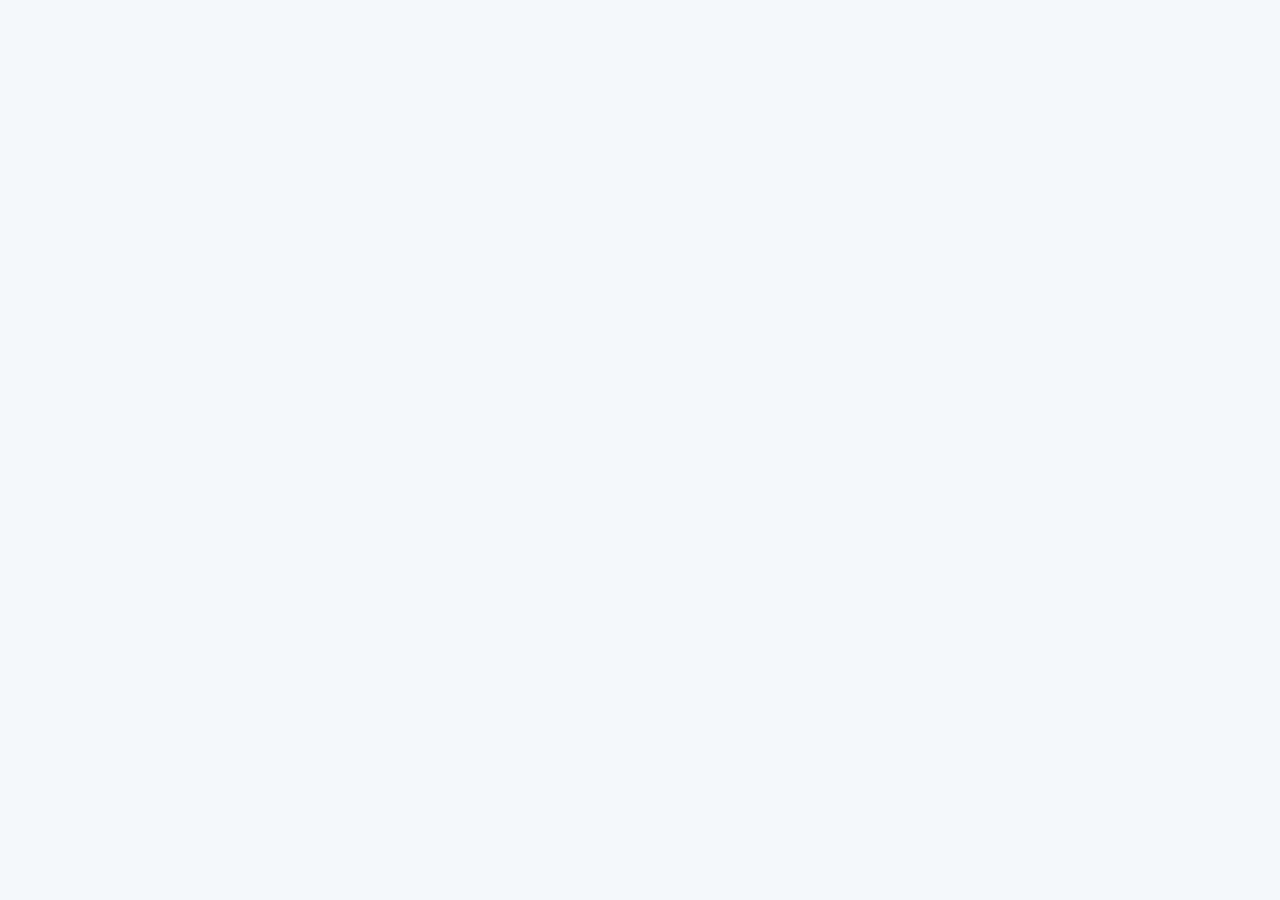
==== public/bill.html @ cf0d3b8d "Inventory Management System (ADS + DBMS) C++ REST server (cpp-httplib, MySQL C API) with in-memory d" ====
<!doctype html>
<html lang="en">
<head>
<meta charset="utf-8">
<meta name="viewport" content="width=device-width, initial-scale=1">
<title>Bill · Inventory</title>
<link rel="stylesheet" href="css/style.css">
</head>
<body data-page="sales" data-title="Bill">
<script src="js/format.js"></script>
<script src="js/ui.js"></script>
<script src="js/mock.js"></script>
<script src="js/api.js"></script>
<script src="js/sqlpanel.js"></script>
<script src="js/session.js"></script>
<script src="js/layout.js"></script>
<script src="js/pages/bill.js"></script>
</body>
</html>
---- public/css/style.css ----
/* style.css : design tokens + shell + components. Light theme only. */
:root {
  --bg: #f5f7fb; --card: #ffffff; --text: #1c2433; --muted: #6b7689; --border: #e3e8f0;
  --accent: #2563eb; --accent-soft: #e8efff; --ok: #16a34a; --ok-soft: #e7f7ec;
  --warn: #d97706; --warn-soft: #fff4e0; --bad: #dc2626; --bad-soft: #fdeaea;
  --panel: #0f172a; --panel-card: #111c33;
  --font: Inter, "Segoe UI", system-ui, -apple-system, sans-serif;
  --mono: "JetBrains Mono", Menlo, Consolas, monospace;
  --r-input: 8px; --r-card: 12px; --side: 232px; --sqlw: 380px;
}
* { box-sizing: border-box; }
html { color-scheme: light; }
body { margin: 0; background: var(--bg); color: var(--text); font: 14px/1.45 var(--font); }
a { color: var(--accent); text-decoration: none; }
a:hover { text-decoration: underline; }
h1, h2, h3 { margin: 0; font-weight: 650; }
.muted { color: var(--muted); }
.num { text-align: right; font-variant-numeric: tabular-nums; }
:focus-visible { outline: 2px solid var(--accent); outline-offset: 2px; }

/* ---- shell ---- */
.sidebar { position: fixed; inset: 0 auto 0 0; width: var(--side); background: var(--card); border-right: 1px solid var(--border);
  display: flex; flex-direction: column; padding: 16px 12px; z-index: 20; }
.brand { display: flex; align-items: center; gap: 10px; padding: 4px 8px 18px; font-weight: 700; font-size: 15px; }
.brand-logo { width: 30px; height: 30px; border-radius: 8px; background: var(--accent); color: #fff; display: grid; place-items: center; }
.nav { display: flex; flex-direction: column; gap: 2px; flex: 1; overflow-y: auto; }
.nav a { display: flex; align-items: center; gap: 10px; padding: 9px 10px; border-radius: var(--r-input); color: var(--muted); font-weight: 500; }
.nav a:hover { background: var(--bg); text-decoration: none; color: var(--text); }
.nav a.active { background: var(--accent-soft); color: var(--accent); }
.nav svg, .brand svg { width: 18px; height: 18px; flex: none; }
.userbox { border-top: 1px solid var(--border); padding: 12px 8px 0; display: flex; align-items: center; gap: 10px; }
.avatar { width: 34px; height: 34px; border-radius: 50%; background: var(--accent-soft); color: var(--accent); display: grid; place-items: center; font-weight: 700; }
.userbox .who { flex: 1; min-width: 0; line-height: 1.25; }
.userbox .who b { display: block; overflow: hidden; text-overflow: ellipsis; }
.main { margin-left: var(--side); min-width: 0; transition: margin-right .2s; }
body.sql-open .main { margin-right: var(--sqlw); }
.topbar { position: sticky; top: 0; z-index: 10; height: 60px; background: var(--card); border-bottom: 1px solid var(--border);
  display: flex; align-items: center; gap: 16px; padding: 0 24px; }
.topbar h1 { font-size: 18px; flex: 1; }
.conn { display: inline-flex; align-items: center; gap: 6px; font-size: 12px; color: var(--ok); background: var(--ok-soft); padding: 4px 10px; border-radius: 99px; }
.conn::before { content: ""; width: 7px; height: 7px; border-radius: 50%; background: currentColor; }
.conn.bad { color: var(--bad); background: var(--bad-soft); }
.conn.mock { color: var(--warn); background: var(--warn-soft); }
.switch { display: inline-flex; align-items: center; gap: 8px; cursor: pointer; font-weight: 500; user-select: none; }
.switch input { position: absolute; opacity: 0; }
.switch .track { width: 36px; height: 20px; border-radius: 99px; background: #cbd5e1; position: relative; transition: background .15s; }
.switch .track::after { content: ""; position: absolute; top: 2px; left: 2px; width: 16px; height: 16px; border-radius: 50%; background: #fff; transition: transform .15s; }
.switch input:checked + .track { background: var(--accent); }
.switch input:checked + .track::after { transform: translateX(16px); }
.switch input:focus-visible + .track { outline: 2px solid var(--accent); outline-offset: 2px; }
#content { padding: 24px; max-width: 1500px; }

/* ---- cards, stats, grids ---- */
.card { background: var(--card); border: 1px solid var(--border); border-radius: var(--r-card); }
.card-h { display: flex; align-items: center; gap: 10px; padding: 14px 18px; border-bottom: 1px solid var(--border); }
.card-h h2 { font-size: 15px; flex: 1; }
.card-b { padding: 18px; }
.stats { display: grid; grid-template-columns: repeat(4, 1fr); gap: 16px; margin-bottom: 20px; }
.stat { padding: 16px 18px; }
.stat .label { color: var(--muted); font-size: 12px; text-transform: uppercase; letter-spacing: .04em; }
.stat .value { font-size: 26px; font-weight: 700; margin-top: 4px; }
.stat .sub { color: var(--muted); font-size: 12px; margin-top: 2px; }
.grid-2 { display: grid; grid-template-columns: 1fr 1fr; gap: 20px; align-items: start; }
.grid-side { display: grid; grid-template-columns: 220px 1fr; gap: 20px; align-items: start; }
.grid-sales { display: grid; grid-template-columns: minmax(0, 3fr) minmax(0, 2fr); gap: 20px; align-items: start; }
.stack { display: flex; flex-direction: column; gap: 20px; }
.ads { font-size: 11px; color: var(--accent); background: var(--accent-soft); padding: 2px 8px; border-radius: 99px; font-weight: 600; cursor: help; }

/* ---- forms and buttons ---- */
.input, select.input, textarea.input { width: 100%; padding: 8px 10px; border: 1px solid var(--border); border-radius: var(--r-input);
  background: #fff; color: var(--text); font: inherit; }
.input:focus { border-color: var(--accent); outline: 2px solid var(--accent-soft); }
.input:disabled { background: var(--bg); color: var(--muted); }
.field { display: flex; flex-direction: column; gap: 4px; margin-bottom: 12px; }
.field label { font-weight: 600; font-size: 12px; color: var(--muted); }
.field .hint { font-size: 12px; color: var(--muted); }
.field .err { font-size: 12px; color: var(--bad); }
.form-grid { display: grid; grid-template-columns: 1fr 1fr; gap: 0 16px; }
.form-grid .wide { grid-column: 1 / -1; }
.btn { display: inline-flex; align-items: center; justify-content: center; gap: 6px; padding: 8px 14px; border-radius: var(--r-input);
  border: 1px solid var(--border); background: #fff; color: var(--text); font: inherit; font-weight: 600; cursor: pointer; white-space: nowrap; }
.btn:hover { background: var(--bg); }
.btn.primary { background: var(--accent); border-color: var(--accent); color: #fff; }
.btn.primary:hover { background: #1d4fd8; }
.btn.danger { color: var(--bad); border-color: #f3c4c4; }
.btn.danger:hover { background: var(--bad-soft); }
.btn.sm { padding: 4px 10px; font-size: 12px; }
.btn svg { width: 16px; height: 16px; }
.nowrap { white-space: nowrap; }
.btn:disabled { opacity: .55; cursor: not-allowed; }
.btn.loading::after { content: ""; width: 12px; height: 12px; border: 2px solid currentColor; border-right-color: transparent; border-radius: 50%; animation: spin .7s linear infinite; }
@keyframes spin { to { transform: rotate(360deg); } }
.toolbar { display: flex; flex-wrap: wrap; align-items: center; gap: 12px; padding: 14px 18px; border-bottom: 1px solid var(--border); }
.toolbar .grow { flex: 1; min-width: 180px; }
.toolbar .input { width: auto; }
.row-actions { display: flex; gap: 6px; justify-content: flex-end; }

/* ---- tables ---- */
.tbl { width: 100%; border-collapse: collapse; }
.tbl th { text-align: left; font-size: 12px; text-transform: uppercase; letter-spacing: .04em; color: var(--muted); font-weight: 600;
  padding: 10px 18px; border-bottom: 1px solid var(--border); background: #fafbfd; white-space: nowrap; }
.tbl td { padding: 10px 18px; border-bottom: 1px solid var(--border); vertical-align: middle; }
.tbl tr:last-child td { border-bottom: 0; }
.tbl th.sortable { cursor: pointer; user-select: none; }
.tbl th.sortable:hover { color: var(--text); }
.tbl th .arrow { color: var(--accent); }
.tbl th.num, .tbl td.num { text-align: right; }
.table-wrap { overflow-x: auto; }
.empty { padding: 36px 18px; text-align: center; color: var(--muted); }
.pager { display: flex; align-items: center; gap: 8px; padding: 10px 18px; border-top: 1px solid var(--border); color: var(--muted); }
.pager .grow { flex: 1; }
.thumb { width: 34px; height: 34px; border-radius: 6px; object-fit: cover; background: var(--bg); border: 1px solid var(--border); vertical-align: middle; margin-right: 10px; }
.tag { display: inline-block; padding: 2px 9px; border-radius: 99px; font-size: 12px; font-weight: 600; background: var(--bg); color: var(--muted); }
.tag.ok { background: var(--ok-soft); color: var(--ok); }
.tag.warn { background: var(--warn-soft); color: var(--warn); }
.tag.bad { background: var(--bad-soft); color: var(--bad); }
.tag.info { background: var(--accent-soft); color: var(--accent); }

/* ---- modal, toast, tabs ---- */
.modal-back { position: fixed; inset: 0; background: rgba(15, 23, 42, .45); display: grid; place-items: center; z-index: 50; padding: 20px; }
.modal { background: var(--card); border-radius: var(--r-card); width: min(560px, 100%); max-height: 92vh; display: flex; flex-direction: column; box-shadow: 0 20px 60px rgba(15, 23, 42, .3); }
.modal.wide { width: min(980px, 100%); }
.modal-h { padding: 16px 20px; border-bottom: 1px solid var(--border); display: flex; align-items: center; }
.modal-h h2 { flex: 1; font-size: 16px; }
.modal-b { padding: 20px; overflow-y: auto; }
.modal-f { padding: 14px 20px; border-top: 1px solid var(--border); display: flex; justify-content: flex-end; gap: 10px; }
.form-error { background: var(--bad-soft); color: var(--bad); border-radius: var(--r-input); padding: 10px 12px; margin-bottom: 14px; font-weight: 500; }
.toasts { position: fixed; top: 76px; right: 24px; display: flex; flex-direction: column; gap: 10px; z-index: 60; }
.toast { background: var(--card); border: 1px solid var(--border); border-left: 4px solid var(--ok); border-radius: var(--r-input); padding: 11px 16px;
  box-shadow: 0 8px 24px rgba(15, 23, 42, .12); max-width: 420px; }
.toast.error { border-left-color: var(--bad); }
.toast.info { border-left-color: var(--accent); }
.tabs { display: flex; gap: 4px; border-bottom: 1px solid var(--border); padding: 0 12px; }
.tab { padding: 12px 16px; border: 0; background: none; font: inherit; font-weight: 600; color: var(--muted); cursor: pointer; border-bottom: 2px solid transparent; }
.tab.active { color: var(--accent); border-bottom-color: var(--accent); }
.banner { padding: 10px 14px; border-radius: var(--r-input); margin-bottom: 16px; background: var(--warn-soft); color: var(--warn); font-weight: 500; }
.list-nav { display: flex; flex-direction: column; padding: 8px; }
.list-nav button { text-align: left; padding: 9px 12px; border: 0; background: none; font: inherit; border-radius: var(--r-input); cursor: pointer; color: var(--text); }
.list-nav button:hover { background: var(--bg); }
.list-nav button.active { background: var(--accent-soft); color: var(--accent); font-weight: 600; }

/* ---- item forms (sales / purchases) ---- */
.items { width: 100%; border-collapse: collapse; }
.items td { padding: 6px 8px 6px 0; vertical-align: top; }
.items th { text-align: left; font-size: 12px; color: var(--muted); padding: 0 8px 6px 0; }
.items .warn-row { color: var(--bad); font-size: 12px; margin-top: 3px; }
.total-bar { display: flex; align-items: center; gap: 16px; justify-content: flex-end; padding-top: 14px; border-top: 1px solid var(--border); margin-top: 8px; }
.total-bar .big { font-size: 22px; font-weight: 700; }

/* ---- model page ---- */
.tables-grid { display: grid; grid-template-columns: repeat(auto-fill, minmax(300px, 1fr)); gap: 16px; }
.tcard h3 { padding: 12px 16px; border-bottom: 1px solid var(--border); font-size: 14px; }
.tcard table { width: 100%; border-collapse: collapse; font-size: 13px; }
.tcard td { padding: 6px 16px; border-bottom: 1px solid var(--border); }
.tcard tr:last-child td { border-bottom: 0; }
.diagram { max-width: 100%; border: 1px solid var(--border); border-radius: var(--r-input); cursor: zoom-in; background: #fff; }
.diagram.zoomed { max-width: none; width: 1400px; cursor: zoom-out; }

/* ---- login ---- */
.login-wrap { min-height: 100vh; display: grid; place-items: center; padding: 20px; }
.login-card { width: min(400px, 100%); padding: 32px; }
.login-card h1 { font-size: 22px; margin: 14px 0 4px; }

/* ---- bill ---- */
.bill { max-width: 640px; margin: 0 auto; padding: 32px; }
.bill-head { text-align: center; border-bottom: 2px solid var(--text); padding-bottom: 12px; margin-bottom: 16px; }
.bill-head h2 { font-size: 22px; }
.bill-meta { display: flex; justify-content: space-between; margin-bottom: 16px; }
.bill .tbl th, .bill .tbl td { padding: 8px 6px; }
.bill-total { text-align: right; font-size: 18px; font-weight: 700; margin-top: 14px; }

/* ---- Live SQL panel ---- */
.sqlpanel { position: fixed; top: 0; right: 0; bottom: 0; width: var(--sqlw); background: var(--panel); color: #dbe4f5; z-index: 30;
  transform: translateX(100%); transition: transform .2s; display: flex; flex-direction: column; }
body.sql-open .sqlpanel { transform: none; }
.sql-h { padding: 14px 16px; border-bottom: 1px solid #1e2a47; font-weight: 600; color: #fff; }
.sql-h small { color: #8da2c8; font-weight: 400; }
.sql-body { flex: 1; overflow-y: auto; padding: 12px; display: flex; flex-direction: column; gap: 10px; }
.sql-f { padding: 10px 16px; border-top: 1px solid #1e2a47; display: flex; align-items: center; gap: 10px; color: #8da2c8; font-size: 12px; }
.sql-f .grow { flex: 1; }
.sql-f button { background: #1b2744; color: #dbe4f5; border: 0; border-radius: 6px; padding: 4px 10px; cursor: pointer; font: inherit; }
.sql-action { color: #8da2c8; font-size: 12px; padding: 6px 2px 0; display: flex; justify-content: space-between; }
.sql-stmt { background: var(--panel-card); border: 1px solid #1e2a47; border-radius: 8px; padding: 10px 12px; }
.sql-stmt.err { border-color: #7f1d1d; }
.sql-top { display: flex; gap: 8px; align-items: baseline; color: #8da2c8; font-size: 11px; margin-bottom: 4px; }
.sql-top .grow { flex: 1; }
.sql-code { font-family: var(--mono); font-size: 12px; white-space: pre-wrap; word-break: break-word; color: #dbe4f5; }
.sql-code .kw { color: #7aa7ff; font-weight: 600; }
.sql-code .str { color: #86d9a0; }
.sql-code .nm { color: #f0b57a; }
.sql-out { margin-top: 8px; font-size: 12px; color: #a9bad8; }
.sql-out table { border-collapse: collapse; width: 100%; font-family: var(--mono); font-size: 11px; margin-top: 4px; }
.sql-out th, .sql-out td { border: 1px solid #1e2a47; padding: 2px 6px; text-align: left; }
.sql-out th { color: #8da2c8; }
.sql-trg { margin-top: 6px; font-size: 12px; padding: 4px 8px; border-radius: 6px; }
.sql-trg.ok { background: rgba(22, 163, 74, .15); color: #6fe09a; }
.sql-trg.action { background: rgba(217, 119, 6, .18); color: #f5b866; }
.sql-trg.error { background: rgba(220, 38, 38, .18); color: #ff8a8a; }
.sql-ba { display: grid; grid-template-columns: 1fr 1fr; gap: 6px; margin-top: 6px; font-size: 11px; font-family: var(--mono); }
.sql-ba div { background: #0b1326; border-radius: 6px; padding: 6px 8px; }
.sql-ba b { display: block; color: #8da2c8; font-family: var(--font); font-weight: 600; margin-bottom: 2px; }
.sql-error { margin-top: 6px; color: #ff8a8a; font-size: 12px; font-weight: 600; }
.sql-empty { color: #8da2c8; padding: 20px 6px; text-align: center; }

@media (max-width: 1100px) { .stats { grid-template-columns: repeat(2, 1fr); } .grid-2, .grid-side, .grid-sales { grid-template-columns: 1fr; } }
/* with the Live SQL panel open the content area is 380px narrower: stack two-column layouts earlier */
@media (max-width: 1700px) { body.sql-open .grid-2, body.sql-open .grid-side, body.sql-open .grid-sales { grid-template-columns: 1fr; } body.sql-open .stats { grid-template-columns: repeat(2, 1fr); } }
body.sql-open .toasts { right: calc(var(--sqlw) + 24px); }
@media print {
  .sidebar, .topbar, .sqlpanel, .no-print, .toasts { display: none !important; }
  .main { margin: 0 !important; }
  #content { padding: 0; }
  body { background: #fff; }
  .bill { box-shadow: none; border: 0; }
}
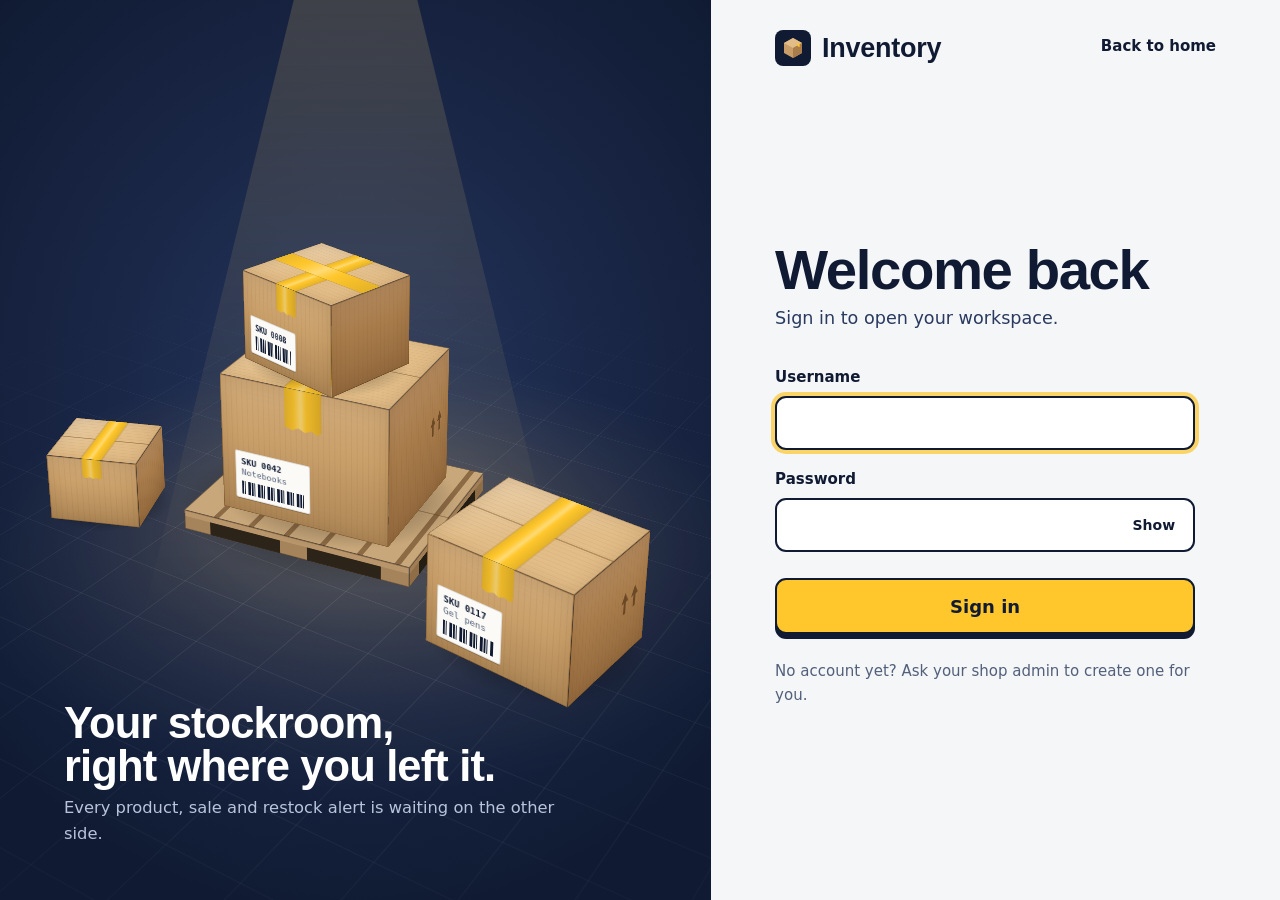
==== commit 118764fb: "Landing page, new sign-in, premium app design, real product photos, Live SQL rebuild, correct ER not" ====
--- a/public/bill.html
+++ b/public/bill.html
@@ -4,6 +4,7 @@
 <meta charset="utf-8">
 <meta name="viewport" content="width=device-width, initial-scale=1">
 <title>Bill · Inventory</title>
+<link rel="icon" href="img/favicon.svg" type="image/svg+xml">
 <link rel="stylesheet" href="css/style.css">
 </head>
 <body data-page="sales" data-title="Bill">
--- a/public/css/style.css
+++ b/public/css/style.css
@@ -1,215 +1,349 @@
-/* style.css : design tokens + shell + components. Light theme only. */
+/* style.css : the signed-in app. Same brand as the landing page: ink navy, concrete, cardboard, shipping-tape yellow.
+   Light theme only. Sections: tokens, shell, cards and stats, forms and buttons, tables, products, dialogs, model, bill, Live SQL. */
 :root {
-  --bg: #f5f7fb; --card: #ffffff; --text: #1c2433; --muted: #6b7689; --border: #e3e8f0;
-  --accent: #2563eb; --accent-soft: #e8efff; --ok: #16a34a; --ok-soft: #e7f7ec;
-  --warn: #d97706; --warn-soft: #fff4e0; --bad: #dc2626; --bad-soft: #fdeaea;
-  --panel: #0f172a; --panel-card: #111c33;
-  --font: Inter, "Segoe UI", system-ui, -apple-system, sans-serif;
-  --mono: "JetBrains Mono", Menlo, Consolas, monospace;
-  --r-input: 8px; --r-card: 12px; --side: 232px; --sqlw: 380px;
+  --bg: #eef1f5; --card: #ffffff; --text: #101b33; --text-2: #2a3a5e; --muted: #5f6b82; --border: #dde3ea; --border-2: #c9d1dc;
+  --ink: #101b33; --ink-2: #1b2a4d; --tape: #ffc72c; --tape-soft: #fff4d1; --kraft: #c99d68;
+  --accent: #101b33; --accent-soft: #e8ecf4;
+  --ok: #138a4a; --ok-soft: #e3f5ea; --warn: #b26a00; --warn-soft: #fff1d6; --bad: #c62a22; --bad-soft: #fde8e6; --info: #2b54c4; --info-soft: #e7edfc;
+  --panel: #0b1328; --panel-2: #121c36; --panel-line: #223154; --panel-text: #dbe4f5; --panel-muted: #8b9bbd;
+  --font: "Avenir Next", "Segoe UI", Inter, system-ui, -apple-system, sans-serif;
+  --head: "Avenir Next Condensed", "Franklin Gothic Medium", "Arial Narrow", "Roboto Condensed", "Helvetica Neue", Arial, sans-serif;
+  --mono: ui-monospace, "SF Mono", "JetBrains Mono", Menlo, Consolas, monospace;
+  --r-input: 10px; --r-card: 16px; --side: 248px; --sqlw: 440px;
+  --shadow: 0 1px 2px rgba(16, 27, 51, .05), 0 10px 30px -18px rgba(16, 27, 51, .22);
 }
 * { box-sizing: border-box; }
 html { color-scheme: light; }
-body { margin: 0; background: var(--bg); color: var(--text); font: 14px/1.45 var(--font); }
-a { color: var(--accent); text-decoration: none; }
+body { margin: 0; background: var(--bg); color: var(--text); font: 15px/1.5 var(--font); -webkit-font-smoothing: antialiased; }
+a { color: var(--info); text-decoration: none; }
 a:hover { text-decoration: underline; }
-h1, h2, h3 { margin: 0; font-weight: 650; }
+h1, h2, h3 { margin: 0; font-weight: 700; }
 .muted { color: var(--muted); }
 .num { text-align: right; font-variant-numeric: tabular-nums; }
-:focus-visible { outline: 2px solid var(--accent); outline-offset: 2px; }
-
-/* ---- shell ---- */
-.sidebar { position: fixed; inset: 0 auto 0 0; width: var(--side); background: var(--card); border-right: 1px solid var(--border);
-  display: flex; flex-direction: column; padding: 16px 12px; z-index: 20; }
-.brand { display: flex; align-items: center; gap: 10px; padding: 4px 8px 18px; font-weight: 700; font-size: 15px; }
-.brand-logo { width: 30px; height: 30px; border-radius: 8px; background: var(--accent); color: #fff; display: grid; place-items: center; }
-.nav { display: flex; flex-direction: column; gap: 2px; flex: 1; overflow-y: auto; }
-.nav a { display: flex; align-items: center; gap: 10px; padding: 9px 10px; border-radius: var(--r-input); color: var(--muted); font-weight: 500; }
-.nav a:hover { background: var(--bg); text-decoration: none; color: var(--text); }
-.nav a.active { background: var(--accent-soft); color: var(--accent); }
-.nav svg, .brand svg { width: 18px; height: 18px; flex: none; }
-.userbox { border-top: 1px solid var(--border); padding: 12px 8px 0; display: flex; align-items: center; gap: 10px; }
-.avatar { width: 34px; height: 34px; border-radius: 50%; background: var(--accent-soft); color: var(--accent); display: grid; place-items: center; font-weight: 700; }
+:focus-visible { outline: 3px solid var(--tape); outline-offset: 2px; }
+
+/* ---------- shell ---------- */
+.sidebar { position: fixed; inset: 0 auto 0 0; width: var(--side); background: var(--ink); color: #c4cee3;
+  display: flex; flex-direction: column; padding: 20px 14px 16px; z-index: 20; }
+.brand { display: flex; align-items: center; gap: 11px; padding: 2px 10px 26px; color: #fff; font: 800 25px/1 var(--head); letter-spacing: -.01em; }
+.brand-logo { width: 34px; height: 34px; flex: none; border-radius: 9px; display: block; }
+.nav { display: flex; flex-direction: column; gap: 3px; flex: 1; overflow-y: auto; }
+.nav a { position: relative; display: flex; align-items: center; gap: 12px; padding: 10px 12px; border-radius: 10px; color: #aab6d0; font-weight: 600; font-size: 14.5px; }
+.nav a:hover { background: rgba(255, 255, 255, .06); color: #fff; text-decoration: none; }
+.nav a.active { background: rgba(255, 255, 255, .1); color: #fff; }
+.nav a.active::before { content: ""; position: absolute; left: -14px; top: 8px; bottom: 8px; width: 4px; border-radius: 0 4px 4px 0; background: var(--tape); }
+.nav a.active svg { color: var(--tape); }
+.nav svg { width: 19px; height: 19px; flex: none; }
+.userbox { margin-top: 12px; padding: 12px 10px; border-radius: 12px; background: rgba(255, 255, 255, .06); display: flex; align-items: center; gap: 10px; }
+.avatar { width: 36px; height: 36px; border-radius: 10px; background: var(--tape); color: var(--ink); display: grid; place-items: center; font-weight: 800; font-size: 14px; flex: none; }
 .userbox .who { flex: 1; min-width: 0; line-height: 1.25; }
-.userbox .who b { display: block; overflow: hidden; text-overflow: ellipsis; }
+.userbox .who b { display: block; color: #fff; overflow: hidden; text-overflow: ellipsis; }
+.userbox .who .muted { color: #8f9dbb; font-size: 13px; }
+.userbox .btn { background: transparent; border-color: rgba(255, 255, 255, .16); color: #c4cee3; }
+.userbox .btn:hover { background: rgba(255, 255, 255, .1); color: #fff; }
 .main { margin-left: var(--side); min-width: 0; transition: margin-right .2s; }
 body.sql-open .main { margin-right: var(--sqlw); }
-.topbar { position: sticky; top: 0; z-index: 10; height: 60px; background: var(--card); border-bottom: 1px solid var(--border);
-  display: flex; align-items: center; gap: 16px; padding: 0 24px; }
-.topbar h1 { font-size: 18px; flex: 1; }
-.conn { display: inline-flex; align-items: center; gap: 6px; font-size: 12px; color: var(--ok); background: var(--ok-soft); padding: 4px 10px; border-radius: 99px; }
-.conn::before { content: ""; width: 7px; height: 7px; border-radius: 50%; background: currentColor; }
+body.sql-resizing, body.sql-resizing * { cursor: ew-resize !important; user-select: none; }
+body.sql-resizing .main, body.sql-resizing .sqlpanel { transition: none; }
+.topbar { position: sticky; top: 0; z-index: 10; height: 70px; background: rgba(238, 241, 245, .86); backdrop-filter: blur(10px); -webkit-backdrop-filter: blur(10px);
+  border-bottom: 1px solid var(--border); display: flex; align-items: center; gap: 16px; padding: 0 32px; }
+.topbar h1 { flex: 1; font: 800 30px/1 var(--head); letter-spacing: -.015em; }
+.conn { display: inline-flex; align-items: center; gap: 7px; font-size: 13px; font-weight: 600; color: var(--ok); background: var(--ok-soft); padding: 6px 12px; border-radius: 99px; }
+.conn::before { content: ""; width: 8px; height: 8px; border-radius: 50%; background: currentColor; box-shadow: 0 0 0 3px rgba(19, 138, 74, .18); }
 .conn.bad { color: var(--bad); background: var(--bad-soft); }
 .conn.mock { color: var(--warn); background: var(--warn-soft); }
-.switch { display: inline-flex; align-items: center; gap: 8px; cursor: pointer; font-weight: 500; user-select: none; }
+.switch { display: inline-flex; align-items: center; gap: 9px; cursor: pointer; font-weight: 700; user-select: none; padding: 6px 12px 6px 6px; border-radius: 99px; background: #fff; border: 1px solid var(--border); }
 .switch input { position: absolute; opacity: 0; }
-.switch .track { width: 36px; height: 20px; border-radius: 99px; background: #cbd5e1; position: relative; transition: background .15s; }
-.switch .track::after { content: ""; position: absolute; top: 2px; left: 2px; width: 16px; height: 16px; border-radius: 50%; background: #fff; transition: transform .15s; }
-.switch input:checked + .track { background: var(--accent); }
-.switch input:checked + .track::after { transform: translateX(16px); }
-.switch input:focus-visible + .track { outline: 2px solid var(--accent); outline-offset: 2px; }
-#content { padding: 24px; max-width: 1500px; }
-
-/* ---- cards, stats, grids ---- */
-.card { background: var(--card); border: 1px solid var(--border); border-radius: var(--r-card); }
-.card-h { display: flex; align-items: center; gap: 10px; padding: 14px 18px; border-bottom: 1px solid var(--border); }
-.card-h h2 { font-size: 15px; flex: 1; }
-.card-b { padding: 18px; }
-.stats { display: grid; grid-template-columns: repeat(4, 1fr); gap: 16px; margin-bottom: 20px; }
-.stat { padding: 16px 18px; }
-.stat .label { color: var(--muted); font-size: 12px; text-transform: uppercase; letter-spacing: .04em; }
-.stat .value { font-size: 26px; font-weight: 700; margin-top: 4px; }
-.stat .sub { color: var(--muted); font-size: 12px; margin-top: 2px; }
-.grid-2 { display: grid; grid-template-columns: 1fr 1fr; gap: 20px; align-items: start; }
-.grid-side { display: grid; grid-template-columns: 220px 1fr; gap: 20px; align-items: start; }
-.grid-sales { display: grid; grid-template-columns: minmax(0, 3fr) minmax(0, 2fr); gap: 20px; align-items: start; }
-.stack { display: flex; flex-direction: column; gap: 20px; }
-.ads { font-size: 11px; color: var(--accent); background: var(--accent-soft); padding: 2px 8px; border-radius: 99px; font-weight: 600; cursor: help; }
-
-/* ---- forms and buttons ---- */
-.input, select.input, textarea.input { width: 100%; padding: 8px 10px; border: 1px solid var(--border); border-radius: var(--r-input);
-  background: #fff; color: var(--text); font: inherit; }
-.input:focus { border-color: var(--accent); outline: 2px solid var(--accent-soft); }
-.input:disabled { background: var(--bg); color: var(--muted); }
-.field { display: flex; flex-direction: column; gap: 4px; margin-bottom: 12px; }
-.field label { font-weight: 600; font-size: 12px; color: var(--muted); }
-.field .hint { font-size: 12px; color: var(--muted); }
-.field .err { font-size: 12px; color: var(--bad); }
-.form-grid { display: grid; grid-template-columns: 1fr 1fr; gap: 0 16px; }
+.switch .track { width: 38px; height: 22px; border-radius: 99px; background: #c4ccd8; position: relative; transition: background .15s; }
+.switch .track::after { content: ""; position: absolute; top: 3px; left: 3px; width: 16px; height: 16px; border-radius: 50%; background: #fff; transition: transform .15s; box-shadow: 0 1px 2px rgba(0, 0, 0, .25); }
+.switch input:checked + .track { background: var(--ink); }
+.switch input:checked + .track::after { transform: translateX(16px); background: var(--tape); }
+.switch input:focus-visible + .track { outline: 3px solid var(--tape); outline-offset: 2px; }
+#content { padding: 28px 32px 48px; max-width: 1560px; }
+
+/* ---------- cards, stats, grids ---------- */
+.card { background: var(--card); border: 1px solid var(--border); border-radius: var(--r-card); box-shadow: var(--shadow); }
+section.card { overflow: hidden; }
+.card-h { display: flex; align-items: center; gap: 10px; padding: 18px 22px; border-bottom: 1px solid var(--border); }
+.card-h h2 { font: 800 21px/1.1 var(--head); letter-spacing: -.01em; flex: 1; }
+.card-h .muted { font-size: 13px; }
+.card-b { padding: 22px; }
+.stats { display: grid; grid-template-columns: repeat(4, 1fr); gap: 18px; margin-bottom: 22px; }
+.stat { position: relative; padding: 20px 22px 18px; display: grid; grid-template-columns: 1fr auto; align-items: start; gap: 2px 14px; overflow: hidden; }
+.stat .label { grid-column: 1; color: var(--muted); font-size: 14px; font-weight: 600; }
+.stat .value { grid-column: 1; font: 800 38px/1.05 var(--head); letter-spacing: -.01em; margin-top: 6px; font-variant-numeric: tabular-nums; }
+.stat .sub { grid-column: 1; color: var(--muted); font-size: 13px; }
+.stat .ico { grid-column: 2; grid-row: 1 / span 3; width: 46px; height: 46px; border-radius: 13px; display: grid; place-items: center; background: var(--accent-soft); color: var(--ink); }
+.stat .ico svg { width: 22px; height: 22px; }
+.stat.s-ok .ico { background: var(--ok-soft); color: var(--ok); }
+.stat.s-tape .ico { background: var(--tape-soft); color: #9a6a00; }
+.stat.s-bad .ico { background: var(--bad-soft); color: var(--bad); }
+.stat.s-bad .value { color: var(--bad); }
+.grid-2 { display: grid; grid-template-columns: 1fr 1fr; gap: 22px; align-items: start; }
+.grid-dash { display: grid; grid-template-columns: minmax(0, 1fr) minmax(0, 1fr); gap: 22px; align-items: start; }
+.grid-side { display: grid; grid-template-columns: 240px 1fr; gap: 22px; align-items: start; }
+.grid-sales { display: grid; grid-template-columns: minmax(0, 3fr) minmax(0, 2fr); gap: 22px; align-items: start; }
+.stack { display: flex; flex-direction: column; gap: 22px; }
+.ads { display: inline-flex; align-items: center; gap: 5px; font-size: 12px; color: var(--text-2); background: #fff; border: 1px dashed var(--border-2);
+  padding: 3px 9px; border-radius: 99px; font-weight: 600; cursor: help; white-space: nowrap; }
+.ads::before { content: ""; width: 6px; height: 6px; border-radius: 2px; background: var(--tape); box-shadow: 0 0 0 1px var(--ink); }
+
+/* three numbers in a row (Sales: Today) */
+.today { display: grid; grid-template-columns: repeat(3, 1fr); }
+.today > div { padding: 18px 22px 20px; display: flex; flex-direction: column; gap: 4px; }
+.today > div + div { border-left: 1px solid var(--border); }
+.today span { color: var(--muted); font-size: 13px; font-weight: 600; }
+.today b { font: 800 30px/1 var(--head); font-variant-numeric: tabular-nums; }
+
+/* category bars on the dashboard */
+.bars { display: flex; flex-direction: column; gap: 14px; padding: 20px 22px 24px; }
+.bars .row { display: grid; grid-template-columns: 120px minmax(0, 1fr) auto; gap: 14px; align-items: center; font-size: 14px; }
+.bars .row b { font-weight: 600; }
+.bars .track2 { height: 12px; border-radius: 99px; background: #edf0f4; overflow: hidden; }
+.bars .fill { height: 100%; border-radius: 99px; background: linear-gradient(90deg, var(--ink-2), #3a5596); }
+.bars .row:first-child .fill { background: linear-gradient(90deg, #e0a800, var(--tape)); }
+.bars .amt { font-variant-numeric: tabular-nums; font-weight: 700; min-width: 92px; text-align: right; }
+
+/* ---------- forms and buttons ---------- */
+.input, select.input, textarea.input { width: 100%; padding: 10px 12px; border: 1px solid var(--border-2); border-radius: var(--r-input);
+  background: #fff; color: var(--text); font: inherit; transition: border-color .12s, box-shadow .12s; }
+select.input { appearance: none; padding-right: 34px; background: #fff url("data:image/svg+xml,%3Csvg xmlns='http://www.w3.org/2000/svg' width='12' height='8' viewBox='0 0 12 8'%3E%3Cpath d='M1 1l5 5 5-5' fill='none' stroke='%23101b33' stroke-width='2'/%3E%3C/svg%3E") no-repeat right 12px center; }
+.input:hover { border-color: #aab4c3; }
+.input:focus { border-color: var(--ink); outline: none; box-shadow: 0 0 0 4px rgba(255, 199, 44, .55); }
+.input:disabled { background: #f3f5f8; color: var(--muted); }
+.field { display: flex; flex-direction: column; gap: 6px; margin-bottom: 14px; }
+.field label { font-weight: 700; font-size: 13px; color: var(--text-2); }
+.field .hint { font-size: 12.5px; color: var(--muted); }
+.field .err { font-size: 12.5px; color: var(--bad); font-weight: 600; }
+.form-grid { display: grid; grid-template-columns: 1fr 1fr; gap: 0 18px; }
 .form-grid .wide { grid-column: 1 / -1; }
-.btn { display: inline-flex; align-items: center; justify-content: center; gap: 6px; padding: 8px 14px; border-radius: var(--r-input);
-  border: 1px solid var(--border); background: #fff; color: var(--text); font: inherit; font-weight: 600; cursor: pointer; white-space: nowrap; }
-.btn:hover { background: var(--bg); }
-.btn.primary { background: var(--accent); border-color: var(--accent); color: #fff; }
-.btn.primary:hover { background: #1d4fd8; }
-.btn.danger { color: var(--bad); border-color: #f3c4c4; }
+.btn { display: inline-flex; align-items: center; justify-content: center; gap: 7px; padding: 9px 16px; border-radius: var(--r-input);
+  border: 1px solid var(--border-2); background: #fff; color: var(--text); font: inherit; font-weight: 700; font-size: 14px; cursor: pointer; white-space: nowrap;
+  transition: background .12s, border-color .12s, transform .08s; }
+.btn:hover { background: #f4f6f9; border-color: #aab4c3; }
+.btn:active { transform: translateY(1px); }
+.btn.primary { background: var(--ink); border-color: var(--ink); color: #fff; }
+.btn.primary:hover { background: #22325a; }
+.btn.danger { color: var(--bad); border-color: #efc2be; }
 .btn.danger:hover { background: var(--bad-soft); }
-.btn.sm { padding: 4px 10px; font-size: 12px; }
+.btn.sm { padding: 6px 11px; font-size: 13px; border-radius: 8px; }
 .btn svg { width: 16px; height: 16px; }
 .nowrap { white-space: nowrap; }
-.btn:disabled { opacity: .55; cursor: not-allowed; }
+.btn:disabled { opacity: .5; cursor: not-allowed; }
 .btn.loading::after { content: ""; width: 12px; height: 12px; border: 2px solid currentColor; border-right-color: transparent; border-radius: 50%; animation: spin .7s linear infinite; }
 @keyframes spin { to { transform: rotate(360deg); } }
-.toolbar { display: flex; flex-wrap: wrap; align-items: center; gap: 12px; padding: 14px 18px; border-bottom: 1px solid var(--border); }
-.toolbar .grow { flex: 1; min-width: 180px; }
+.toolbar { display: flex; flex-wrap: wrap; align-items: center; gap: 12px; padding: 16px 22px; border-bottom: 1px solid var(--border); }
+.toolbar .grow { flex: 1; min-width: 200px; }
+.toolbar input.grow { min-width: 260px; }
+.toolbar.sub { padding: 10px 22px; background: #f9fafc; }
+.toolbar.sub .grow { min-width: 0; }
 .toolbar .input { width: auto; }
+.toolbar input[type=search] { padding-left: 38px; background: #fff url("data:image/svg+xml,%3Csvg xmlns='http://www.w3.org/2000/svg' width='16' height='16' viewBox='0 0 24 24' fill='none' stroke='%235f6b82' stroke-width='2.4' stroke-linecap='round'%3E%3Ccircle cx='11' cy='11' r='7'/%3E%3Cpath d='M20 20l-3.5-3.5'/%3E%3C/svg%3E") no-repeat 13px center; }
 .row-actions { display: flex; gap: 6px; justify-content: flex-end; }
-
-/* ---- tables ---- */
+.seg { display: inline-flex; padding: 3px; border-radius: 11px; background: #edf0f4; }
+.seg button { border: 0; background: none; font: inherit; font-weight: 700; font-size: 13px; color: var(--muted); padding: 6px 12px; border-radius: 8px; cursor: pointer; display: inline-flex; gap: 6px; align-items: center; }
+.seg button svg { width: 15px; height: 15px; }
+.seg button.on { background: #fff; color: var(--ink); box-shadow: 0 1px 3px rgba(16, 27, 51, .15); }
+
+/* ---------- tables ---------- */
 .tbl { width: 100%; border-collapse: collapse; }
-.tbl th { text-align: left; font-size: 12px; text-transform: uppercase; letter-spacing: .04em; color: var(--muted); font-weight: 600;
-  padding: 10px 18px; border-bottom: 1px solid var(--border); background: #fafbfd; white-space: nowrap; }
-.tbl td { padding: 10px 18px; border-bottom: 1px solid var(--border); vertical-align: middle; }
+.tbl th { text-align: left; font-size: 13px; color: var(--muted); font-weight: 700; padding: 12px 22px; border-bottom: 1px solid var(--border); background: #f7f9fb; white-space: nowrap; }
+.tbl td { padding: 13px 22px; border-bottom: 1px solid #edf0f4; vertical-align: middle; }
+.tbl tbody tr { transition: background .1s; }
+.tbl tbody tr:hover { background: #fafbfd; }
 .tbl tr:last-child td { border-bottom: 0; }
 .tbl th.sortable { cursor: pointer; user-select: none; }
 .tbl th.sortable:hover { color: var(--text); }
-.tbl th .arrow { color: var(--accent); }
+.tbl th .arrow { color: var(--ink); }
 .tbl th.num, .tbl td.num { text-align: right; }
 .table-wrap { overflow-x: auto; }
-.empty { padding: 36px 18px; text-align: center; color: var(--muted); }
-.pager { display: flex; align-items: center; gap: 8px; padding: 10px 18px; border-top: 1px solid var(--border); color: var(--muted); }
+.empty { padding: 44px 22px; text-align: center; color: var(--muted); }
+.pager { display: flex; align-items: center; gap: 10px; padding: 12px 22px; border-top: 1px solid var(--border); color: var(--muted); font-size: 14px; }
 .pager .grow { flex: 1; }
-.thumb { width: 34px; height: 34px; border-radius: 6px; object-fit: cover; background: var(--bg); border: 1px solid var(--border); vertical-align: middle; margin-right: 10px; }
-.tag { display: inline-block; padding: 2px 9px; border-radius: 99px; font-size: 12px; font-weight: 600; background: var(--bg); color: var(--muted); }
+.thumb { width: 44px; height: 44px; border-radius: 10px; object-fit: cover; background: #f1f3f6; border: 1px solid var(--border); flex: none; }
+.pcell { display: flex; align-items: center; gap: 14px; min-width: 220px; }
+.pcell b { display: block; font-weight: 650; }
+.pcell .muted { font-size: 13px; font-family: var(--mono); }
+.tag { display: inline-flex; align-items: center; gap: 5px; padding: 3px 10px; border-radius: 99px; font-size: 12.5px; font-weight: 700; background: #eef1f5; color: var(--text-2); white-space: nowrap; }
 .tag.ok { background: var(--ok-soft); color: var(--ok); }
 .tag.warn { background: var(--warn-soft); color: var(--warn); }
 .tag.bad { background: var(--bad-soft); color: var(--bad); }
-.tag.info { background: var(--accent-soft); color: var(--accent); }
-
-/* ---- modal, toast, tabs ---- */
-.modal-back { position: fixed; inset: 0; background: rgba(15, 23, 42, .45); display: grid; place-items: center; z-index: 50; padding: 20px; }
-.modal { background: var(--card); border-radius: var(--r-card); width: min(560px, 100%); max-height: 92vh; display: flex; flex-direction: column; box-shadow: 0 20px 60px rgba(15, 23, 42, .3); }
-.modal.wide { width: min(980px, 100%); }
-.modal-h { padding: 16px 20px; border-bottom: 1px solid var(--border); display: flex; align-items: center; }
-.modal-h h2 { flex: 1; font-size: 16px; }
-.modal-b { padding: 20px; overflow-y: auto; }
-.modal-f { padding: 14px 20px; border-top: 1px solid var(--border); display: flex; justify-content: flex-end; gap: 10px; }
-.form-error { background: var(--bad-soft); color: var(--bad); border-radius: var(--r-input); padding: 10px 12px; margin-bottom: 14px; font-weight: 500; }
-.toasts { position: fixed; top: 76px; right: 24px; display: flex; flex-direction: column; gap: 10px; z-index: 60; }
-.toast { background: var(--card); border: 1px solid var(--border); border-left: 4px solid var(--ok); border-radius: var(--r-input); padding: 11px 16px;
-  box-shadow: 0 8px 24px rgba(15, 23, 42, .12); max-width: 420px; }
-.toast.error { border-left-color: var(--bad); }
-.toast.info { border-left-color: var(--accent); }
-.tabs { display: flex; gap: 4px; border-bottom: 1px solid var(--border); padding: 0 12px; }
-.tab { padding: 12px 16px; border: 0; background: none; font: inherit; font-weight: 600; color: var(--muted); cursor: pointer; border-bottom: 2px solid transparent; }
-.tab.active { color: var(--accent); border-bottom-color: var(--accent); }
-.banner { padding: 10px 14px; border-radius: var(--r-input); margin-bottom: 16px; background: var(--warn-soft); color: var(--warn); font-weight: 500; }
-.list-nav { display: flex; flex-direction: column; padding: 8px; }
-.list-nav button { text-align: left; padding: 9px 12px; border: 0; background: none; font: inherit; border-radius: var(--r-input); cursor: pointer; color: var(--text); }
-.list-nav button:hover { background: var(--bg); }
-.list-nav button.active { background: var(--accent-soft); color: var(--accent); font-weight: 600; }
-
-/* ---- item forms (sales / purchases) ---- */
+.tag.info { background: var(--info-soft); color: var(--info); }
+.tag.ok::before, .tag.warn::before, .tag.bad::before, .tag.info::before { content: ""; width: 6px; height: 6px; border-radius: 50%; background: currentColor; }
+
+/* ---------- product grid ---------- */
+.pgrid { display: grid; grid-template-columns: repeat(auto-fill, minmax(230px, 1fr)); gap: 18px; padding: 22px; }
+.pcard { display: flex; flex-direction: column; border: 1px solid var(--border); border-radius: 14px; background: #fff; overflow: hidden; transition: box-shadow .15s, transform .15s, border-color .15s; }
+.pcard:hover { transform: translateY(-2px); border-color: var(--border-2); box-shadow: 0 16px 30px -18px rgba(16, 27, 51, .35); }
+.pcard .pic { position: relative; aspect-ratio: 4 / 3; background: #f1f3f6; overflow: hidden; }
+.pcard .pic img { position: absolute; inset: 0; width: 100%; height: 100%; object-fit: cover; display: block; transition: transform .35s; }
+.pcard:hover .pic img { transform: scale(1.04); }
+.pcard .pic .letter { position: absolute; inset: 0; display: grid; place-items: center; font: 800 54px var(--head); color: #b6bfcc; }
+.pcard .pic .tag { position: absolute; left: 10px; top: 10px; background: rgba(255, 255, 255, .92); backdrop-filter: blur(4px); }
+.pcard .pic .tag.bad, .pcard .pic .tag.warn { left: auto; right: 10px; }
+.pcard .pic .tag.bad { background: var(--bad); color: #fff; }
+.pcard .pic .tag.warn { background: var(--tape); color: var(--ink); }
+.pcard .info { padding: 14px 16px 16px; display: flex; flex-direction: column; gap: 4px; flex: 1; }
+.pcard .name { font-weight: 700; line-height: 1.3; }
+.pcard .sku { color: var(--muted); font: 12.5px var(--mono); }
+.pcard .line { display: flex; align-items: baseline; justify-content: space-between; margin-top: 8px; }
+.pcard .price { font: 800 24px/1 var(--head); }
+.pcard .stock { font-size: 13px; color: var(--muted); }
+.pcard .meter { height: 6px; border-radius: 99px; background: #edf0f4; margin-top: 8px; overflow: hidden; }
+.pcard .meter i { display: block; height: 100%; border-radius: 99px; background: var(--ok); }
+.pcard .meter i.warn { background: var(--tape); }
+.pcard .meter i.bad { background: var(--bad); }
+.pcard .acts { display: flex; gap: 8px; padding: 0 16px 16px; }
+.pcard .acts .btn { flex: 1; }
+
+/* ---------- modal, toast, tabs ---------- */
+.modal-back { position: fixed; inset: 0; background: rgba(11, 19, 40, .5); backdrop-filter: blur(3px); display: grid; place-items: center; z-index: 50; padding: 20px; }
+.modal { background: var(--card); border-radius: 18px; width: min(580px, 100%); max-height: 92vh; display: flex; flex-direction: column; box-shadow: 0 30px 80px rgba(11, 19, 40, .35); }
+.modal.wide { width: min(1100px, 100%); }
+.modal-h { padding: 18px 22px; border-bottom: 1px solid var(--border); display: flex; align-items: center; }
+.modal-h h2 { flex: 1; font: 800 23px/1.1 var(--head); }
+.modal-b { padding: 22px; overflow-y: auto; }
+.modal-f { padding: 16px 22px; border-top: 1px solid var(--border); display: flex; justify-content: flex-end; gap: 10px; background: #f9fafc; border-radius: 0 0 18px 18px; }
+.form-error { background: var(--bad-soft); color: var(--bad); border: 1px solid #f2c4bf; border-radius: var(--r-input); padding: 11px 13px; margin-bottom: 16px; font-weight: 600; }
+.toasts { position: fixed; top: 84px; right: 28px; display: flex; flex-direction: column; gap: 10px; z-index: 60; }
+.toast { background: var(--ink); color: #fff; border-radius: 12px; padding: 12px 16px 12px 14px; border-left: 4px solid #3ccf7f;
+  box-shadow: 0 16px 40px rgba(11, 19, 40, .3); max-width: 440px; font-weight: 500; }
+.toast.error { border-left-color: #ff6b5f; }
+.toast.info { border-left-color: var(--tape); }
+.tabs { display: flex; gap: 4px; border-bottom: 1px solid var(--border); padding: 0 14px; }
+.tab { padding: 14px 16px; border: 0; background: none; font: inherit; font-weight: 700; color: var(--muted); cursor: pointer; border-bottom: 3px solid transparent; margin-bottom: -1px; }
+.tab:hover { color: var(--text); }
+.tab.active { color: var(--ink); border-bottom-color: var(--tape); }
+.banner { padding: 12px 16px; border-radius: 12px; margin-bottom: 18px; background: var(--tape-soft); color: #6d4b00; font-weight: 600; border: 1px solid #f3dc94; }
+.list-nav { display: flex; flex-direction: column; gap: 2px; padding: 10px; }
+.list-nav button { text-align: left; padding: 10px 12px; border: 0; background: none; font: inherit; font-weight: 600; border-radius: 10px; cursor: pointer; color: var(--text-2); }
+.list-nav button:hover { background: #f3f5f8; }
+.list-nav button.active { background: var(--ink); color: #fff; }
+
+/* ---------- item forms (sales / purchases) ---------- */
 .items { width: 100%; border-collapse: collapse; }
-.items td { padding: 6px 8px 6px 0; vertical-align: top; }
-.items th { text-align: left; font-size: 12px; color: var(--muted); padding: 0 8px 6px 0; }
-.items .warn-row { color: var(--bad); font-size: 12px; margin-top: 3px; }
-.total-bar { display: flex; align-items: center; gap: 16px; justify-content: flex-end; padding-top: 14px; border-top: 1px solid var(--border); margin-top: 8px; }
-.total-bar .big { font-size: 22px; font-weight: 700; }
-
-/* ---- model page ---- */
-.tables-grid { display: grid; grid-template-columns: repeat(auto-fill, minmax(300px, 1fr)); gap: 16px; }
-.tcard h3 { padding: 12px 16px; border-bottom: 1px solid var(--border); font-size: 14px; }
-.tcard table { width: 100%; border-collapse: collapse; font-size: 13px; }
-.tcard td { padding: 6px 16px; border-bottom: 1px solid var(--border); }
+.items td { padding: 6px 10px 6px 0; vertical-align: top; }
+.items th { text-align: left; font-size: 13px; color: var(--muted); font-weight: 700; padding: 0 10px 8px 0; white-space: nowrap; }
+.items .warn-row { color: var(--bad); font-size: 12.5px; margin-top: 4px; font-weight: 600; }
+.total-bar { display: flex; align-items: center; gap: 16px; justify-content: flex-end; padding-top: 16px; border-top: 1px dashed var(--border-2); margin-top: 10px; }
+.total-bar .big { font: 800 34px/1 var(--head); }
+
+/* ---------- model page ---------- */
+.tables-grid { display: grid; grid-template-columns: repeat(auto-fill, minmax(310px, 1fr)); gap: 18px; }
+.tcard { overflow: hidden; }
+.tcard h3 { padding: 14px 18px; border-bottom: 1px solid var(--border); font: 800 19px/1 var(--head); background: #f7f9fb; }
+.tcard table { width: 100%; border-collapse: collapse; font-size: 13.5px; }
+.tcard td { padding: 8px 18px; border-bottom: 1px solid #edf0f4; }
 .tcard tr:last-child td { border-bottom: 0; }
-.diagram { max-width: 100%; border: 1px solid var(--border); border-radius: var(--r-input); cursor: zoom-in; background: #fff; }
-.diagram.zoomed { max-width: none; width: 1400px; cursor: zoom-out; }
-
-/* ---- login ---- */
-.login-wrap { min-height: 100vh; display: grid; place-items: center; padding: 20px; }
-.login-card { width: min(400px, 100%); padding: 32px; }
-.login-card h1 { font-size: 22px; margin: 14px 0 4px; }
-
-/* ---- bill ---- */
-.bill { max-width: 640px; margin: 0 auto; padding: 32px; }
-.bill-head { text-align: center; border-bottom: 2px solid var(--text); padding-bottom: 12px; margin-bottom: 16px; }
-.bill-head h2 { font-size: 22px; }
-.bill-meta { display: flex; justify-content: space-between; margin-bottom: 16px; }
-.bill .tbl th, .bill .tbl td { padding: 8px 6px; }
-.bill-total { text-align: right; font-size: 18px; font-weight: 700; margin-top: 14px; }
-
-/* ---- Live SQL panel ---- */
-.sqlpanel { position: fixed; top: 0; right: 0; bottom: 0; width: var(--sqlw); background: var(--panel); color: #dbe4f5; z-index: 30;
-  transform: translateX(100%); transition: transform .2s; display: flex; flex-direction: column; }
+.diagram { max-width: 100%; width: 100%; border: 1px solid var(--border); border-radius: 12px; cursor: zoom-in; background: #fff; display: block; }
+.legend { display: grid; grid-template-columns: repeat(auto-fill, minmax(250px, 1fr)); gap: 10px 22px; padding: 18px 22px 22px; border-top: 1px solid var(--border); font-size: 14px; }
+.legend div { display: flex; align-items: center; gap: 12px; }
+.legend svg { width: 64px; height: 30px; flex: none; }
+
+/* ---------- bill ---------- */
+.bill { max-width: 680px; margin: 0 auto; padding: 36px; }
+.bill-head { text-align: center; border-bottom: 2px solid var(--text); padding-bottom: 14px; margin-bottom: 18px; }
+.bill-head h2 { font: 800 30px var(--head); }
+.bill-meta { display: flex; justify-content: space-between; margin-bottom: 18px; }
+.bill .tbl th, .bill .tbl td { padding: 9px 6px; }
+.bill-total { text-align: right; font: 800 26px var(--head); margin-top: 16px; }
+
+/* ---------- Live SQL panel ---------- */
+.sqlpanel { position: fixed; top: 0; right: 0; bottom: 0; width: var(--sqlw); background: var(--panel); color: var(--panel-text); z-index: 30;
+  transform: translateX(100%); transition: transform .2s, width 0s; display: flex; flex-direction: column; box-shadow: -18px 0 40px rgba(11, 19, 40, .18); }
 body.sql-open .sqlpanel { transform: none; }
-.sql-h { padding: 14px 16px; border-bottom: 1px solid #1e2a47; font-weight: 600; color: #fff; }
-.sql-h small { color: #8da2c8; font-weight: 400; }
-.sql-body { flex: 1; overflow-y: auto; padding: 12px; display: flex; flex-direction: column; gap: 10px; }
-.sql-f { padding: 10px 16px; border-top: 1px solid #1e2a47; display: flex; align-items: center; gap: 10px; color: #8da2c8; font-size: 12px; }
+.sql-resize { position: absolute; left: -5px; top: 0; bottom: 0; width: 10px; cursor: ew-resize; z-index: 2; }
+.sql-resize::after { content: ""; position: absolute; left: 4px; top: 50%; width: 3px; height: 46px; margin-top: -23px; border-radius: 3px; background: #33456f; transition: background .15s, height .15s; }
+.sql-resize:hover::after, .sql-resize:focus-visible::after, body.sql-resizing .sql-resize::after { background: var(--tape); height: 80px; margin-top: -40px; }
+.sql-resize:focus-visible { outline: none; }
+.sql-h { padding: 18px 18px 16px; border-bottom: 1px solid var(--panel-line); display: flex; align-items: center; gap: 9px; color: #fff; }
+.sql-h b { font: 800 22px/1 var(--head); letter-spacing: .01em; }
+.sql-h small { margin-left: auto; color: var(--panel-muted); font-size: 12.5px; }
+.sql-h .live { width: 9px; height: 9px; border-radius: 50%; background: #4b5a7c; }
+.sql-h .live.on { background: #3ccf7f; box-shadow: 0 0 0 4px rgba(60, 207, 127, .18); }
+.sql-body { flex: 1; overflow-y: auto; padding: 14px 14px 24px; display: flex; flex-direction: column; gap: 16px; scrollbar-color: #2b3b60 transparent; }
+.sql-f { padding: 12px 18px; border-top: 1px solid var(--panel-line); display: flex; align-items: center; gap: 10px; color: var(--panel-muted); font-size: 13px; }
 .sql-f .grow { flex: 1; }
-.sql-f button { background: #1b2744; color: #dbe4f5; border: 0; border-radius: 6px; padding: 4px 10px; cursor: pointer; font: inherit; }
-.sql-action { color: #8da2c8; font-size: 12px; padding: 6px 2px 0; display: flex; justify-content: space-between; }
-.sql-stmt { background: var(--panel-card); border: 1px solid #1e2a47; border-radius: 8px; padding: 10px 12px; }
-.sql-stmt.err { border-color: #7f1d1d; }
-.sql-top { display: flex; gap: 8px; align-items: baseline; color: #8da2c8; font-size: 11px; margin-bottom: 4px; }
-.sql-top .grow { flex: 1; }
-.sql-code { font-family: var(--mono); font-size: 12px; white-space: pre-wrap; word-break: break-word; color: #dbe4f5; }
-.sql-code .kw { color: #7aa7ff; font-weight: 600; }
-.sql-code .str { color: #86d9a0; }
-.sql-code .nm { color: #f0b57a; }
-.sql-out { margin-top: 8px; font-size: 12px; color: #a9bad8; }
-.sql-out table { border-collapse: collapse; width: 100%; font-family: var(--mono); font-size: 11px; margin-top: 4px; }
-.sql-out th, .sql-out td { border: 1px solid #1e2a47; padding: 2px 6px; text-align: left; }
-.sql-out th { color: #8da2c8; }
-.sql-trg { margin-top: 6px; font-size: 12px; padding: 4px 8px; border-radius: 6px; }
-.sql-trg.ok { background: rgba(22, 163, 74, .15); color: #6fe09a; }
-.sql-trg.action { background: rgba(217, 119, 6, .18); color: #f5b866; }
-.sql-trg.error { background: rgba(220, 38, 38, .18); color: #ff8a8a; }
-.sql-ba { display: grid; grid-template-columns: 1fr 1fr; gap: 6px; margin-top: 6px; font-size: 11px; font-family: var(--mono); }
-.sql-ba div { background: #0b1326; border-radius: 6px; padding: 6px 8px; }
-.sql-ba b { display: block; color: #8da2c8; font-family: var(--font); font-weight: 600; margin-bottom: 2px; }
-.sql-error { margin-top: 6px; color: #ff8a8a; font-size: 12px; font-weight: 600; }
-.sql-empty { color: #8da2c8; padding: 20px 6px; text-align: center; }
-
-@media (max-width: 1100px) { .stats { grid-template-columns: repeat(2, 1fr); } .grid-2, .grid-side, .grid-sales { grid-template-columns: 1fr; } }
-/* with the Live SQL panel open the content area is 380px narrower: stack two-column layouts earlier */
-@media (max-width: 1700px) { body.sql-open .grid-2, body.sql-open .grid-side, body.sql-open .grid-sales { grid-template-columns: 1fr; } body.sql-open .stats { grid-template-columns: repeat(2, 1fr); } }
-body.sql-open .toasts { right: calc(var(--sqlw) + 24px); }
+.sql-f button { background: #1a2646; color: var(--panel-text); border: 1px solid #2a3a62; border-radius: 8px; padding: 6px 12px; cursor: pointer; font: inherit; font-weight: 600; }
+.sql-f button:hover { background: #24335c; }
+.sql-action { display: flex; flex-direction: column; gap: 8px; }
+.sql-action header { display: flex; align-items: baseline; gap: 10px; padding: 0 2px; font-size: 12.5px; color: var(--panel-muted); }
+.sql-action .when { font-family: var(--mono); font-size: 11.5px; }
+.sql-action .what { color: #fff; font-weight: 700; font-family: var(--mono); font-size: 12.5px; overflow: hidden; text-overflow: ellipsis; white-space: nowrap; }
+.sql-action .cost { margin-left: auto; white-space: nowrap; }
+.sql-action.fresh { animation: fresh 1.6s ease-out; }
+@keyframes fresh { from { background: rgba(255, 199, 44, .14); border-radius: 12px; } to { background: transparent; } }
+.sql-stmt { background: var(--panel-2); border: 1px solid var(--panel-line); border-radius: 12px; padding: 12px 14px; min-width: 0; }
+.sql-stmt.err { border-color: #8c2a24; background: #1f1220; }
+.sql-stmt.helper { opacity: .66; }
+.sql-stmt.note { color: var(--panel-muted); font-size: 13px; border-style: dashed; }
+.sql-top { display: flex; gap: 8px; align-items: center; color: var(--panel-muted); font-size: 12px; margin-bottom: 8px; }
+.sql-top .grow { flex: 1; font-style: italic; }
+.sql-top .seq { font-family: var(--mono); }
+.sql-top .kind { font-weight: 800; font-size: 11px; letter-spacing: .04em; padding: 2px 7px; border-radius: 6px; background: #22325a; color: #9fb6ec; }
+.sql-top .k-dml { background: #3b2d0b; color: #ffcf5c; }
+.sql-top .k-tcl { background: #13362a; color: #6fe0a5; }
+.sql-top .k-ddl, .sql-top .k-dcl { background: #3a1d3c; color: #f0a6ef; }
+.sql-code { margin: 0; font-family: var(--mono); font-size: 12.5px; line-height: 1.55; white-space: pre-wrap; word-break: break-word; color: var(--panel-text); }
+.sql-code .kw { color: #82a9ff; font-weight: 700; }
+.sql-code .str { color: #8fe0a8; }
+.sql-code .nm { color: #f5b97c; }
+.sql-out { margin-top: 10px; font-size: 12.5px; color: #a9bad8; }
+.sql-tablewrap { overflow-x: auto; border: 1px solid var(--panel-line); border-radius: 8px; scrollbar-color: #2b3b60 transparent; }
+.sql-out table { border-collapse: collapse; min-width: 100%; font-family: var(--mono); font-size: 11.5px; }
+.sql-out th, .sql-out td { border-bottom: 1px solid var(--panel-line); padding: 5px 10px; text-align: left; white-space: nowrap; max-width: 280px; overflow: hidden; text-overflow: ellipsis; }
+.sql-out th + th, .sql-out td + td { border-left: 1px solid var(--panel-line); }
+.sql-out tbody tr:last-child td { border-bottom: 0; }
+.sql-out th { color: #c3d0ec; background: #17223f; font-weight: 700; position: sticky; top: 0; }
+.sql-out td.null { color: #6c7ca1; font-style: italic; }
+.sql-meta { margin-top: 6px; color: var(--panel-muted); font-size: 12px; }
+.sql-meta.ok { color: #6fe0a5; margin-top: 0; }
+.sql-trg { margin-top: 8px; font-size: 12.5px; padding: 7px 10px; border-radius: 8px; line-height: 1.4; }
+.sql-trg b { font-family: var(--mono); font-size: 12px; }
+.sql-trg.ok { background: rgba(19, 138, 74, .16); color: #7be3ab; }
+.sql-trg.action { background: rgba(255, 199, 44, .13); color: #ffd36b; }
+.sql-trg.error { background: rgba(220, 38, 38, .18); color: #ff9a92; }
+.sql-ba { display: grid; grid-template-columns: 1fr 1fr; gap: 8px; margin-top: 8px; font-size: 12px; }
+.sql-ba > div { background: #0a1124; border: 1px solid var(--panel-line); border-radius: 8px; padding: 8px 10px; min-width: 0; }
+.sql-ba > div.none { color: #6c7ca1; font-style: italic; display: grid; place-items: center; }
+.sql-ba b { display: block; color: #c3d0ec; font-weight: 700; margin-bottom: 4px; }
+.sql-ba .kv { display: flex; justify-content: space-between; gap: 8px; font-family: var(--mono); font-size: 11.5px; }
+.sql-ba .kv span { color: var(--panel-muted); }
+.sql-ba .kv code { color: var(--panel-text); overflow: hidden; text-overflow: ellipsis; white-space: nowrap; }
+.sql-error { margin-top: 8px; color: #ff9a92; font: 600 12.5px var(--mono); }
+.sql-empty { color: var(--panel-muted); padding: 40px 12px; text-align: center; display: flex; flex-direction: column; gap: 6px; }
+.sql-empty b { color: #fff; font: 800 20px var(--head); }
+
+/* ---------- responsive ---------- */
+@media (max-width: 1180px) { .stats { grid-template-columns: repeat(2, 1fr); } .grid-2, .grid-dash, .grid-side, .grid-sales { grid-template-columns: 1fr; } }
+/* with the Live SQL panel open the content area is narrower: stack two-column layouts earlier */
+@media (max-width: 1720px) { body.sql-open .grid-2, body.sql-open .grid-dash, body.sql-open .grid-side, body.sql-open .grid-sales { grid-template-columns: 1fr; } body.sql-open .stats { grid-template-columns: repeat(2, 1fr); } }
+body.sql-open .toasts { right: calc(var(--sqlw) + 28px); }
+@media (max-width: 860px) {
+  :root { --side: 0px; }
+  .sidebar { position: sticky; inset: auto; top: 0; width: auto; flex-direction: row; align-items: center; padding: 10px 12px; gap: 8px; overflow-x: auto; }
+  .brand { padding: 0 8px 0 0; font-size: 21px; }
+  .brand-logo { width: 30px; height: 30px; }
+  .nav { flex-direction: row; flex: none; overflow: visible; }
+  .nav a { padding: 8px 10px; white-space: nowrap; }
+  .nav a.active::before { display: none; }
+  .userbox { margin: 0; padding: 6px; }
+  .userbox .who { display: none; }
+  .topbar { position: static; padding: 0 16px; height: auto; min-height: 60px; flex-wrap: wrap; }
+  .topbar h1 { font-size: 24px; }
+  #content { padding: 18px 14px 36px; }
+  .stats { grid-template-columns: 1fr 1fr; gap: 12px; }
+  .stat .value { font-size: 30px; }
+  .stat .ico { display: none; }
+  body.sql-open .main { margin-right: 0; }
+  .sqlpanel { width: 100%; }
+  .sql-resize { display: none; }
+}
 @media print {
   .sidebar, .topbar, .sqlpanel, .no-print, .toasts { display: none !important; }
   .main { margin: 0 !important; }
   #content { padding: 0; }
   body { background: #fff; }
+  .card { box-shadow: none; }
   .bill { box-shadow: none; border: 0; }
 }
